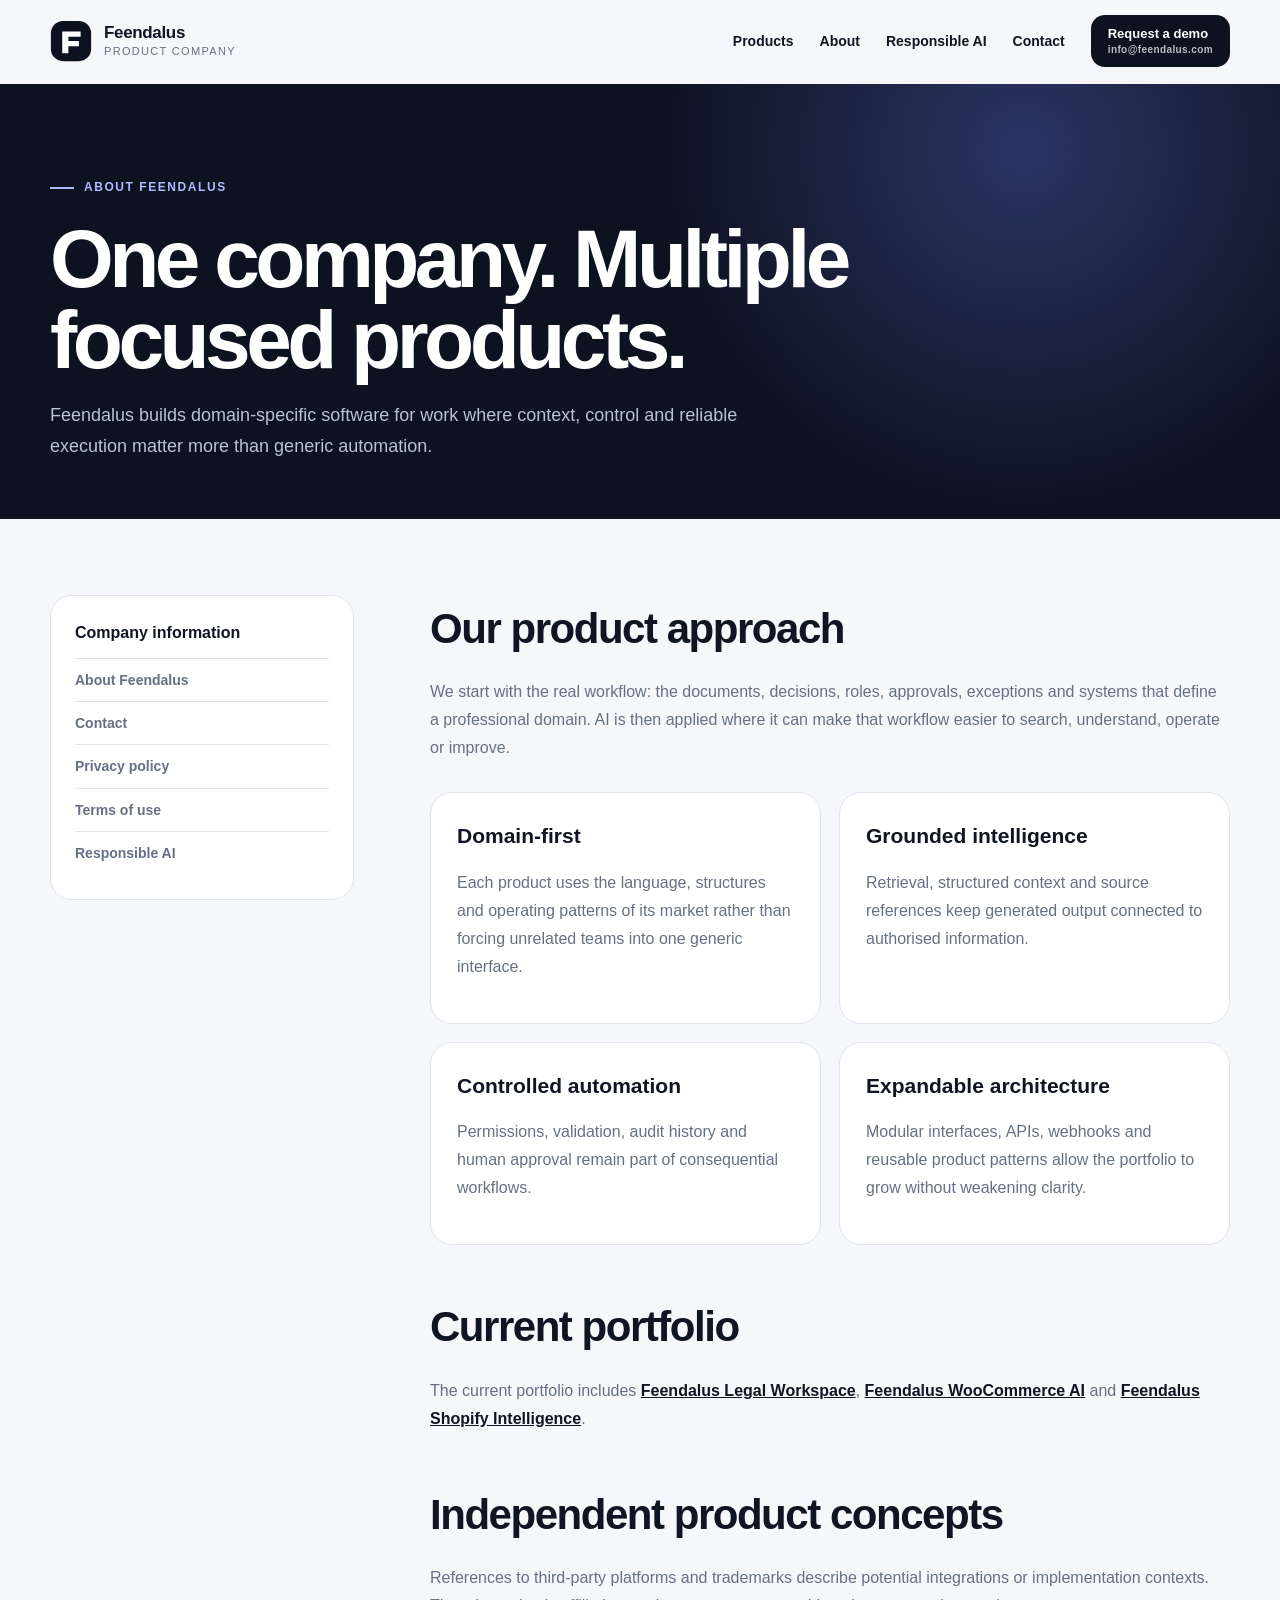
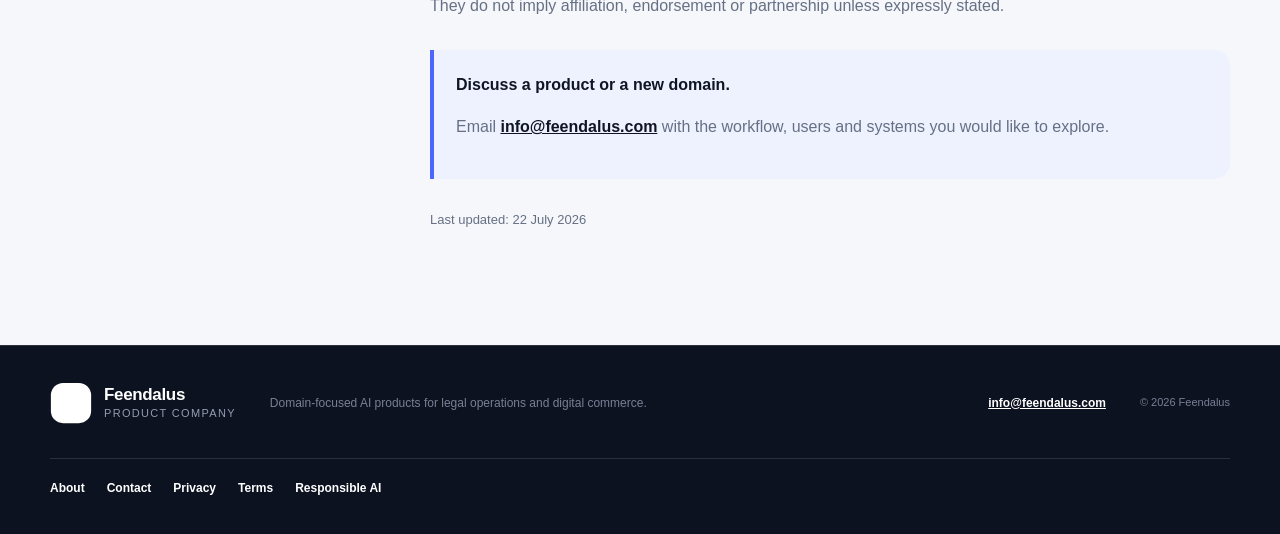
==== about/index.html @ 81f2ea29 "first" ====
<!doctype html>
<html lang="en">
<head>
  <meta charset="utf-8">
  <meta name="viewport" content="width=device-width, initial-scale=1">
  <title>About Feendalus | Multi-Product AI Software Company</title>
  <meta name="description" content="Learn how Feendalus builds focused AI products for legal operations and digital commerce with governed data and human-controlled automation.">
  <meta name="robots" content="index,follow,max-image-preview:large,max-snippet:-1">
  <meta name="theme-color" content="#0d1220">
  <meta name="author" content="Feendalus">
  <meta name="referrer" content="strict-origin-when-cross-origin">
  <link rel="canonical" href="https://www.feendalus.com/about/">
  <link rel="icon" href="/favicon.ico" sizes="any">
  <link rel="icon" href="/favicon.svg" type="image/svg+xml">
  <link rel="apple-touch-icon" href="/apple-touch-icon.png">
  <link rel="manifest" href="/site.webmanifest">
  <meta property="og:type" content="website">
  <meta property="og:site_name" content="Feendalus">
  <meta property="og:title" content="About Feendalus | Multi-Product AI Software Company">
  <meta property="og:description" content="Learn how Feendalus builds focused AI products for legal operations and digital commerce with governed data and human-controlled automation.">
  <meta property="og:url" content="https://www.feendalus.com/about/">
  <meta property="og:image" content="https://www.feendalus.com/og/feendalus-products.jpg">
  <meta property="og:image:secure_url" content="https://www.feendalus.com/og/feendalus-products.jpg">
  <meta property="og:image:type" content="image/jpeg">
  <meta property="og:image:width" content="1200">
  <meta property="og:image:height" content="630">
  <meta property="og:image:alt" content="Feendalus domain-focused AI product company">
  <meta name="twitter:card" content="summary_large_image">
  <meta name="twitter:title" content="About Feendalus | Multi-Product AI Software Company">
  <meta name="twitter:description" content="Learn how Feendalus builds focused AI products for legal operations and digital commerce with governed data and human-controlled automation.">
  <meta name="twitter:image" content="https://www.feendalus.com/og/feendalus-products.jpg">
  <meta name="twitter:image:alt" content="Feendalus domain-focused AI product company">
  <link rel="stylesheet" href="/styles.css">
  <script type="application/ld+json">{"@context": "https://schema.org", "@graph": [{"@type": "Organization", "@id": "https://www.feendalus.com/#organization", "name": "Feendalus", "url": "https://www.feendalus.com/", "email": "info@feendalus.com"}, {"@type": "WebPage", "@id": "https://www.feendalus.com/about/#webpage", "url": "https://www.feendalus.com/about/", "name": "About Feendalus | Multi-Product AI Software Company", "description": "Learn how Feendalus builds focused AI products for legal operations and digital commerce with governed data and human-controlled automation.", "isPartOf": {"@id": "https://www.feendalus.com/#website"}, "publisher": {"@id": "https://www.feendalus.com/#organization"}}]}</script>
</head>
<body>
  <a class="skip-link" href="#main">Skip to content</a>
  <header class="site-header" data-header>
    <div class="container header-inner">
      <a class="brand" href="/" aria-label="Feendalus home">
        <svg class="brand-mark" viewBox="0 0 48 48" aria-hidden="true"><rect x="1" y="1" width="46" height="46" rx="14" fill="currentColor"/><path d="M14 13h21v6H21v5h12v6H21v8h-7V13Z" fill="#fff"/></svg>
        <span><strong>Feendalus</strong><small>Product company</small></span>
      </a>
      <button class="nav-toggle" type="button" aria-expanded="false" aria-controls="primary-nav" data-nav-toggle><span class="sr-only">Toggle navigation</span><span></span><span></span></button>
<nav id="primary-nav" class="primary-nav" aria-label="Primary navigation" data-nav>
  <a href="/#products">Products</a>
  <a href="/about/">About</a>
  <a href="/responsible-ai/">Responsible AI</a>
  <a href="/contact/">Contact</a>
  <a class="button button-small button-dark" href="mailto:info@feendalus.com?subject=Feendalus%20Product%20Demo">
    <span>Request a demo</span>
    <small>info@feendalus.com</small>
  </a>
</nav>
    </div>
  </header>
  <main id="main" class="utility-main">
    <section class="utility-hero">
      <div class="container">
        <p class="eyebrow light"><span></span> About Feendalus</p>
        <h1>One company. Multiple focused products.</h1>
        <p>Feendalus builds domain-specific software for work where context, control and reliable execution matter more than generic automation.</p>
      </div>
    </section>
    <section class="utility-section">
      <div class="container utility-layout">
        <aside class="utility-aside">
          <strong>Company information</strong>
          <a href="/about/">About Feendalus</a>
          <a href="/contact/">Contact</a>
          <a href="/privacy/">Privacy policy</a>
          <a href="/terms/">Terms of use</a>
          <a href="/responsible-ai/">Responsible AI</a>
        </aside>
        <article class="utility-copy">
<h2>Our product approach</h2>
<p>We start with the real workflow: the documents, decisions, roles, approvals, exceptions and systems that define a professional domain. AI is then applied where it can make that workflow easier to search, understand, operate or improve.</p>
<div class="utility-cards">
  <section class="utility-card"><h3>Domain-first</h3><p>Each product uses the language, structures and operating patterns of its market rather than forcing unrelated teams into one generic interface.</p></section>
  <section class="utility-card"><h3>Grounded intelligence</h3><p>Retrieval, structured context and source references keep generated output connected to authorised information.</p></section>
  <section class="utility-card"><h3>Controlled automation</h3><p>Permissions, validation, audit history and human approval remain part of consequential workflows.</p></section>
  <section class="utility-card"><h3>Expandable architecture</h3><p>Modular interfaces, APIs, webhooks and reusable product patterns allow the portfolio to grow without weakening clarity.</p></section>
</div>
<h2>Current portfolio</h2>
<p>The current portfolio includes <a href="/legal-ai-document-management/">Feendalus Legal Workspace</a>, <a href="/woocommerce-ai-platform/">Feendalus WooCommerce AI</a> and <a href="/shopify-ai-platform/">Feendalus Shopify Intelligence</a>.</p>
<h2>Independent product concepts</h2>
<p>References to third-party platforms and trademarks describe potential integrations or implementation contexts. They do not imply affiliation, endorsement or partnership unless expressly stated.</p>
<div class="utility-note"><strong>Discuss a product or a new domain.</strong><p>Email <a href="mailto:info@feendalus.com?subject=Feendalus%20Product%20Discussion">info@feendalus.com</a> with the workflow, users and systems you would like to explore.</p></div>

          <p class="utility-meta">Last updated: 22 July 2026</p>
        </article>
      </div>
    </section>
  </main>
<footer class="site-footer">
  <div class="container footer-grid">
    <a class="brand footer-brand" href="/" aria-label="Feendalus home">
      <svg class="brand-mark" viewBox="0 0 48 48" aria-hidden="true"><rect x="1" y="1" width="46" height="46" rx="14" fill="currentColor"/><path d="M14 13h21v6H21v5h12v6H21v8h-7V13Z" fill="#fff"/></svg>
      <span><strong>Feendalus</strong><small>Product company</small></span>
    </a>
    <p>Domain-focused AI products for legal operations and digital commerce.</p>
    <a href="mailto:info@feendalus.com">info@feendalus.com</a>
    <small>© <span data-year></span> Feendalus</small>
    <nav class="footer-links" aria-label="Company information">
      <a href="/about/">About</a>
      <a href="/contact/">Contact</a>
      <a href="/privacy/">Privacy</a>
      <a href="/terms/">Terms</a>
      <a href="/responsible-ai/">Responsible AI</a>
    </nav>
  </div>
</footer>
  <script src="/script.js" defer></script>
</body>
</html>
---- styles.css ----
:root {
  --ink: #101524;
  --muted: #667085;
  --line: #dfe4ec;
  --surface: #f5f7fa;
  --paper: #ffffff;
  --navy: #0d1220;
  --navy-soft: #171e31;
  --blue: #4d65ff;
  --blue-soft: #edf0ff;
  --legal: #4169e1;
  --legal-soft: #eaf0ff;
  --woo: #7b45c7;
  --woo-soft: #f3eafe;
  --shopify: #11865a;
  --shopify-soft: #e4f6ee;
  --coral: #ef6d5b;
  --shadow: 0 22px 70px rgba(20, 29, 49, .10);
  --radius-lg: 30px;
  --radius-md: 20px;
  --container: min(1180px, calc(100% - 40px));
}

* { box-sizing: border-box; }
html { scroll-behavior: smooth; }
body {
  margin: 0;
  color: var(--ink);
  background: var(--paper);
  font-family: Inter, ui-sans-serif, -apple-system, BlinkMacSystemFont, "Segoe UI", sans-serif;
  line-height: 1.6;
  -webkit-font-smoothing: antialiased;
}
button, a { -webkit-tap-highlight-color: transparent; }
a { color: inherit; }
img, svg { display: block; max-width: 100%; }
button { font: inherit; }
.container { width: var(--container); margin-inline: auto; }
.section { padding: 112px 0; }
.sr-only { position: absolute; width: 1px; height: 1px; overflow: hidden; clip: rect(0,0,0,0); white-space: nowrap; }
.skip-link { position: fixed; left: 16px; top: -60px; z-index: 1000; padding: 10px 14px; color: #fff; background: var(--navy); border-radius: 10px; }
.skip-link:focus { top: 16px; }

.site-header {
  position: fixed;
  inset: 0 0 auto;
  z-index: 50;
  border-bottom: 1px solid transparent;
  transition: background .25s ease, border-color .25s ease, box-shadow .25s ease;
}
.site-header.scrolled { background: rgba(255,255,255,.92); border-color: var(--line); box-shadow: 0 10px 34px rgba(20,29,49,.06); backdrop-filter: blur(16px); }
.header-inner { min-height: 82px; display: flex; align-items: center; justify-content: space-between; gap: 28px; }
.brand { display: inline-flex; align-items: center; gap: 12px; text-decoration: none; }
.brand-mark { width: 42px; height: 42px; color: var(--navy); }
.brand span { display: grid; line-height: 1.08; }
.brand strong { font-size: 17px; letter-spacing: -.02em; }
.brand small { margin-top: 4px; color: var(--muted); font-size: 11px; text-transform: uppercase; letter-spacing: .12em; }
.primary-nav { display: flex; align-items: center; gap: 26px; }
.primary-nav > a:not(.button) { font-size: 14px; font-weight: 650; text-decoration: none; }
.primary-nav > a:not(.button):hover { color: var(--blue); }
.nav-toggle { display: none; width: 44px; height: 44px; border: 0; border-radius: 12px; background: var(--surface); }
.nav-toggle span:not(.sr-only) { display: block; width: 20px; height: 2px; margin: 5px auto; background: var(--ink); }

.button {
  min-height: 54px;
  display: inline-flex;
  flex-direction: column;
  justify-content: center;
  align-items: flex-start;
  gap: 2px;
  padding: 10px 18px;
  border: 1px solid transparent;
  border-radius: 14px;
  text-decoration: none;
  font-weight: 760;
  line-height: 1.18;
  transition: transform .2s ease, box-shadow .2s ease, background .2s ease;
}
.button:hover { transform: translateY(-2px); }
.button small { font-size: 10px; font-weight: 600; letter-spacing: .04em; opacity: .72; }
.button-small { min-height: 47px; padding-inline: 16px; font-size: 13px; }
.button-dark { color: #fff; background: var(--navy); }
.button-primary { color: #fff; background: var(--blue); box-shadow: 0 16px 32px rgba(77,101,255,.22); }
.button-quiet { color: var(--ink); background: #fff; border-color: var(--line); }
.button-light { color: var(--navy); background: #fff; box-shadow: 0 16px 34px rgba(0,0,0,.16); }

.hero { overflow: hidden; padding: 158px 0 0; background: radial-gradient(circle at 78% 18%, #eef0ff 0, rgba(238,240,255,0) 34%), linear-gradient(180deg,#fbfcff 0%,#fff 100%); }
.hero-grid { min-height: 660px; display: grid; grid-template-columns: .92fr 1.08fr; gap: 70px; align-items: center; }
.eyebrow { display: flex; align-items: center; gap: 10px; margin: 0 0 22px; color: var(--blue); font-size: 12px; font-weight: 800; letter-spacing: .13em; text-transform: uppercase; }
.eyebrow > span { width: 24px; height: 2px; background: currentColor; }
.eyebrow.light { color: #aebaff; }
.hero h1 { max-width: 760px; margin: 0; font-size: clamp(48px, 6vw, 78px); line-height: .98; letter-spacing: -.055em; }
.hero-lede { max-width: 680px; margin: 28px 0 0; color: #505a6e; font-size: 19px; }
.hero-actions { display: flex; flex-wrap: wrap; gap: 12px; margin-top: 34px; }
.hero-points { display: flex; flex-wrap: wrap; gap: 22px; padding: 0; margin: 30px 0 0; list-style: none; color: #5b6578; font-size: 13px; font-weight: 650; }
.hero-points li { display: flex; align-items: center; gap: 8px; }
.hero-points li::before { content: ""; width: 7px; height: 7px; border-radius: 50%; background: var(--blue); }

.portfolio-visual { position: relative; min-height: 540px; border: 1px solid #e5e8f1; border-radius: 36px; background: #f9faff; box-shadow: var(--shadow); overflow: hidden; }
.visual-grid { position: absolute; inset: 0; opacity: .55; background-image: linear-gradient(#e6e9f1 1px,transparent 1px), linear-gradient(90deg,#e6e9f1 1px,transparent 1px); background-size: 42px 42px; mask-image: radial-gradient(circle at center, #000 20%, transparent 76%); }
.visual-orbit { position: absolute; inset: 50% auto auto 50%; border: 1px dashed rgba(77,101,255,.24); border-radius: 50%; transform: translate(-50%,-50%); }
.orbit-one { width: 360px; height: 360px; }
.orbit-two { width: 510px; height: 510px; }
.visual-core { position: absolute; left: 50%; top: 50%; width: 176px; min-height: 176px; transform: translate(-50%,-50%); display: flex; flex-direction: column; align-items: center; justify-content: center; text-align: center; border: 1px solid #dfe4f4; border-radius: 32px; background: #fff; box-shadow: 0 18px 44px rgba(28,39,65,.13); }
.visual-core svg { width: 54px; color: var(--navy); margin-bottom: 14px; }
.visual-core strong { font-size: 18px; }
.visual-core span { max-width: 120px; margin-top: 5px; color: var(--muted); font-size: 11px; line-height: 1.35; }
.visual-node { position: absolute; min-width: 218px; display: flex; align-items: center; gap: 13px; padding: 16px; border: 1px solid #dfe4ef; border-radius: 18px; background: rgba(255,255,255,.94); box-shadow: 0 16px 34px rgba(33,45,70,.10); text-decoration: none; transition: transform .25s ease, box-shadow .25s ease; }
.visual-node:hover { transform: translateY(-4px); box-shadow: 0 20px 42px rgba(33,45,70,.16); }
.visual-node div { display: grid; line-height: 1.2; }
.visual-node strong { font-size: 13px; }
.visual-node small { margin-top: 5px; color: var(--muted); font-size: 10px; }
.node-icon { width: 40px; height: 40px; display: grid; place-items: center; flex: 0 0 auto; border-radius: 12px; font-weight: 850; }
.node-legal { left: 7%; top: 17%; }
.node-legal .node-icon { color: var(--legal); background: var(--legal-soft); }
.node-woo { right: 5%; top: 24%; }
.node-woo .node-icon { color: var(--woo); background: var(--woo-soft); }
.node-shopify { left: 19%; bottom: 10%; }
.node-shopify .node-icon { color: var(--shopify); background: var(--shopify-soft); }

.portfolio-strip { min-height: 86px; display: flex; align-items: center; justify-content: space-between; gap: 18px; margin-top: 54px; border-top: 1px solid var(--line); color: #596378; font-size: 12px; font-weight: 750; letter-spacing: .05em; text-transform: uppercase; }
.portfolio-strip i { width: 4px; height: 4px; border-radius: 50%; background: #aab2c1; }

.section-heading h2 { margin: 0; max-width: 770px; font-size: clamp(38px, 5vw, 58px); line-height: 1.04; letter-spacing: -.045em; }
.section-heading > p:last-child { max-width: 640px; color: var(--muted); font-size: 17px; }
.section-heading.split { display: grid; grid-template-columns: 1.15fr .85fr; gap: 70px; align-items: end; margin-bottom: 54px; }
.section-heading.split > p { margin: 0; }

.products-section { background: var(--surface); }
.product-toolbar { min-height: 62px; display: flex; align-items: center; justify-content: space-between; gap: 20px; margin-bottom: 24px; }
.filter-group { display: flex; flex-wrap: wrap; gap: 8px; }
.filter-button { padding: 9px 14px; border: 1px solid var(--line); border-radius: 999px; color: #5e687b; background: #fff; font-size: 12px; font-weight: 750; cursor: pointer; }
.filter-button.active, .filter-button:hover { color: #fff; border-color: var(--navy); background: var(--navy); }
.product-toolbar p { margin: 0; color: var(--muted); font-size: 12px; }
.product-toolbar strong { color: var(--ink); }
.product-grid { display: grid; grid-template-columns: repeat(3, minmax(0,1fr)); gap: 20px; }
.product-card { position: relative; min-height: 540px; display: flex; flex-direction: column; padding: 28px; border: 1px solid var(--line); border-radius: var(--radius-lg); background: #fff; box-shadow: 0 16px 42px rgba(20,29,49,.06); overflow: hidden; transition: transform .25s ease, box-shadow .25s ease, opacity .2s ease; }
.product-card::before { content: ""; position: absolute; inset: 0 0 auto; height: 6px; background: var(--card-accent); }
.product-card:hover { transform: translateY(-6px); box-shadow: 0 24px 56px rgba(20,29,49,.12); }
.product-card[hidden] { display: none; }
.product-legal { --card-accent: var(--legal); --card-soft: var(--legal-soft); }
.product-woo { --card-accent: var(--woo); --card-soft: var(--woo-soft); }
.product-shopify { --card-accent: var(--shopify); --card-soft: var(--shopify-soft); }
.product-card-top { display: flex; align-items: center; justify-content: space-between; gap: 15px; }
.product-number { color: #8a93a4; font-size: 11px; font-weight: 850; letter-spacing: .12em; }
.product-status { padding: 7px 10px; border-radius: 999px; color: var(--card-accent); background: var(--card-soft); font-size: 10px; font-weight: 800; letter-spacing: .05em; text-transform: uppercase; }
.product-symbol { width: 68px; height: 68px; display: grid; place-items: center; margin: 38px 0 30px; border-radius: 20px; color: var(--card-accent); background: var(--card-soft); font-size: 26px; font-weight: 900; }
.product-kicker { margin: 0 0 8px; color: var(--card-accent); font-size: 12px; font-weight: 800; }
.product-copy h3 { margin: 0; font-size: 27px; line-height: 1.08; letter-spacing: -.035em; }
.product-copy > p:last-child { margin: 17px 0 0; color: var(--muted); font-size: 14px; }
.product-tags { display: flex; flex-wrap: wrap; gap: 7px; padding: 0; margin: auto 0 28px; list-style: none; }
.product-tags li { padding: 6px 9px; border: 1px solid var(--line); border-radius: 999px; color: #657084; font-size: 10px; font-weight: 700; }
.product-action { display: flex; flex-direction: column; gap: 3px; padding-top: 20px; border-top: 1px solid var(--line); color: var(--ink); text-decoration: none; }
.product-action span { display: flex; justify-content: space-between; gap: 10px; font-weight: 800; }
.product-action b { color: var(--card-accent); }
.product-action small { color: var(--muted); font-size: 10px; letter-spacing: .04em; }

.approach-section { color: #fff; background: var(--navy); }
.approach-grid { display: grid; grid-template-columns: .8fr 1.2fr; gap: 90px; align-items: start; }
.approach-section .section-heading > p:last-child { color: #aab3c5; }
.approach-list { border-top: 1px solid rgba(255,255,255,.15); }
.approach-list article { display: grid; grid-template-columns: 54px 1fr; gap: 26px; padding: 27px 0; border-bottom: 1px solid rgba(255,255,255,.15); }
.approach-list article > span { color: #8695ff; font-size: 12px; font-weight: 850; }
.approach-list h3 { margin: 0 0 7px; font-size: 19px; }
.approach-list p { margin: 0; color: #aab3c5; font-size: 14px; }

.company-section { background: #fff; }
.company-grid { display: grid; grid-template-columns: .95fr 1.05fr; gap: 90px; align-items: center; }
.company-copy h2 { margin: 0; font-size: clamp(40px,5vw,60px); line-height: 1.02; letter-spacing: -.05em; }
.company-copy > p:not(.eyebrow) { max-width: 650px; margin: 24px 0 30px; color: var(--muted); font-size: 17px; }
.company-panel { padding: 18px 26px; border: 1px solid var(--line); border-radius: var(--radius-lg); background: var(--surface); box-shadow: var(--shadow); }
.panel-head { display: flex; justify-content: space-between; gap: 20px; padding: 10px 0 20px; color: #677184; font-size: 11px; font-weight: 800; text-transform: uppercase; letter-spacing: .08em; }
.framework-row { display: grid; grid-template-columns: 150px 1fr; gap: 28px; padding: 23px 0; border-top: 1px solid var(--line); }
.framework-row span { font-size: 13px; font-weight: 800; }
.framework-row p { margin: 0; color: var(--muted); font-size: 13px; }

.faq-section { background: var(--surface); }
.faq-grid { display: grid; grid-template-columns: .78fr 1.22fr; gap: 90px; align-items: start; }
.accordion { border-top: 1px solid var(--line); }
.faq-item { border-bottom: 1px solid var(--line); }
.faq-item button { width: 100%; min-height: 78px; display: flex; align-items: center; justify-content: space-between; gap: 24px; padding: 18px 0; border: 0; color: var(--ink); background: transparent; text-align: left; font-size: 16px; font-weight: 760; cursor: pointer; }
.faq-item button i { position: relative; width: 20px; height: 20px; flex: 0 0 auto; }
.faq-item button i::before, .faq-item button i::after { content: ""; position: absolute; left: 4px; top: 9px; width: 12px; height: 2px; background: var(--ink); transition: transform .2s ease; }
.faq-item button i::after { transform: rotate(90deg); }
.faq-item.open button i::after { transform: rotate(0); }
.faq-answer { max-height: 0; overflow: hidden; transition: max-height .3s ease; }
.faq-answer p { max-width: 720px; margin: 0; padding: 0 36px 24px 0; color: var(--muted); }
.faq-item.open .faq-answer { max-height: 220px; }

.cta-section { padding: 0 0 40px; background: var(--surface); }
.cta-card { min-height: 340px; display: flex; align-items: center; justify-content: space-between; gap: 50px; padding: 58px; border-radius: 36px; color: #fff; background: radial-gradient(circle at 90% 10%,rgba(113,133,255,.42),transparent 32%), var(--navy); overflow: hidden; }
.cta-card h2 { max-width: 770px; margin: 0; font-size: clamp(40px,5vw,64px); line-height: 1.01; letter-spacing: -.05em; }
.cta-card p:not(.eyebrow) { margin: 20px 0 0; color: #bac2d1; }
.cta-card p a { color: #fff; font-weight: 750; }
.cta-card .button { flex: 0 0 auto; }

.site-footer { padding: 36px 0; color: #778094; background: var(--navy); border-top: 1px solid rgba(255,255,255,.12); }
.footer-grid { display: grid; grid-template-columns: auto 1fr auto auto; gap: 34px; align-items: center; }
.footer-brand { color: #fff; }
.footer-brand .brand-mark { color: #fff; }
.footer-brand small { color: #929db1; }
.footer-grid p { margin: 0; font-size: 12px; }
.footer-grid > a:not(.brand) { color: #fff; font-size: 12px; font-weight: 700; }
.footer-grid > small { font-size: 11px; }

.reveal { opacity: 0; transform: translateY(22px); transition: opacity .7s ease, transform .7s ease; }
.reveal.visible { opacity: 1; transform: none; }

@media (max-width: 1040px) {
  .hero-grid, .company-grid, .approach-grid, .faq-grid { grid-template-columns: 1fr; }
  .hero-grid { padding-bottom: 50px; }
  .portfolio-visual { min-height: 520px; }
  .product-grid { grid-template-columns: repeat(2,minmax(0,1fr)); }
  .approach-grid, .company-grid, .faq-grid { gap: 54px; }
  .section-heading.split { grid-template-columns: 1fr; gap: 18px; }
  .footer-grid { grid-template-columns: 1fr 1fr; }
}

@media (max-width: 820px) {
  :root { --container: min(100% - 28px, 1180px); }
  .section { padding: 86px 0; }
  .nav-toggle { display: block; }
  .primary-nav { position: fixed; left: 14px; right: 14px; top: 74px; display: grid; gap: 0; padding: 16px; border: 1px solid var(--line); border-radius: 20px; background: #fff; box-shadow: var(--shadow); opacity: 0; pointer-events: none; transform: translateY(-10px); transition: .2s ease; }
  .primary-nav.open { opacity: 1; pointer-events: auto; transform: none; }
  .primary-nav > a:not(.button) { padding: 12px 6px; border-bottom: 1px solid var(--line); }
  .primary-nav .button { margin-top: 12px; }
  .hero { padding-top: 126px; }
  .hero-grid { min-height: auto; gap: 44px; }
  .hero h1 { font-size: clamp(46px,12vw,68px); }
  .portfolio-strip { flex-wrap: wrap; justify-content: flex-start; padding: 24px 0; }
  .product-grid { grid-template-columns: 1fr; }
  .product-card { min-height: 510px; }
  .product-toolbar { align-items: flex-start; flex-direction: column; }
  .cta-card { align-items: flex-start; flex-direction: column; padding: 42px 30px; }
}

@media (max-width: 620px) {
  .header-inner { min-height: 72px; }
  .hero-actions, .hero-actions .button { width: 100%; }
  .portfolio-visual { min-height: 570px; }
  .visual-core { width: 145px; min-height: 145px; }
  .orbit-one { width: 300px; height: 300px; }
  .orbit-two { width: 470px; height: 470px; }
  .visual-node { min-width: 190px; padding: 13px; }
  .node-legal { left: 5%; top: 10%; }
  .node-woo { right: 4%; top: auto; bottom: 9%; }
  .node-shopify { left: 4%; bottom: 29%; }
  .portfolio-strip i { display: none; }
  .section-heading h2, .company-copy h2, .cta-card h2 { font-size: 40px; }
  .framework-row { grid-template-columns: 1fr; gap: 7px; }
  .footer-grid { grid-template-columns: 1fr; }
}

@media (prefers-reduced-motion: reduce) {
  html { scroll-behavior: auto; }
  *, *::before, *::after { animation: none !important; transition: none !important; }
  .reveal { opacity: 1; transform: none; }
}


/* Launch trust pages, footer navigation and keyboard accessibility */
a:focus-visible,
button:focus-visible,
summary:focus-visible {
  outline: 3px solid currentColor;
  outline-offset: 4px;
}
.footer-links {
  grid-column: 1 / -1;
  display: flex;
  flex-wrap: wrap;
  gap: 10px 22px;
  padding-top: 20px;
  border-top: 1px solid rgba(255,255,255,.12);
}
.footer-links a {
  color: #fff;
  font-size: 12px;
  font-weight: 700;
  text-decoration: none;
}
.footer-links a:hover { text-decoration: underline; text-underline-offset: 4px; }
.utility-main { min-height: 70vh; padding-top: 84px; background: var(--surface); }
.utility-hero { padding: 94px 0 58px; color: #fff; background: radial-gradient(circle at 80% 15%,rgba(113,133,255,.3),transparent 34%), var(--navy); }
.utility-hero h1 { max-width: 900px; margin: 12px 0 20px; font-size: clamp(46px,7vw,82px); line-height: .98; letter-spacing: -.055em; }
.utility-hero p:not(.eyebrow) { max-width: 760px; margin: 0; color: #b9c2d4; font-size: 18px; line-height: 1.7; }
.utility-section { padding: 76px 0 100px; }
.utility-layout { display: grid; grid-template-columns: minmax(220px,.38fr) minmax(0,1fr); gap: 76px; align-items: start; }
.utility-aside { position: sticky; top: 112px; padding: 24px; border: 1px solid var(--line); border-radius: 22px; background: #fff; }
.utility-aside strong { display: block; margin-bottom: 12px; }
.utility-aside a { display: block; padding: 10px 0; color: var(--muted); font-size: 14px; font-weight: 700; text-decoration: none; border-top: 1px solid var(--line); }
.utility-aside a:hover { color: var(--ink); }
.utility-copy { max-width: 820px; }
.utility-copy h2 { margin: 48px 0 14px; font-size: clamp(28px,4vw,42px); letter-spacing: -.035em; }
.utility-copy h2:first-child { margin-top: 0; }
.utility-copy h3 { margin: 30px 0 10px; font-size: 21px; }
.utility-copy p, .utility-copy li { color: var(--muted); line-height: 1.75; }
.utility-copy ul { padding-left: 20px; }
.utility-copy a { color: var(--ink); font-weight: 750; }
.utility-note { margin: 30px 0; padding: 22px; border-left: 4px solid var(--blue); border-radius: 0 16px 16px 0; background: #eef2ff; }
.utility-cards { display: grid; grid-template-columns: repeat(2,minmax(0,1fr)); gap: 18px; margin: 30px 0; }
.utility-card { padding: 26px; border: 1px solid var(--line); border-radius: 22px; background: #fff; }
.utility-card h3 { margin-top: 0; }
.utility-meta { margin-top: 30px; color: #778094; font-size: 13px; }
@media (max-width: 820px) {
  .utility-layout { grid-template-columns: 1fr; gap: 34px; }
  .utility-aside { position: static; }
  .utility-cards { grid-template-columns: 1fr; }
}
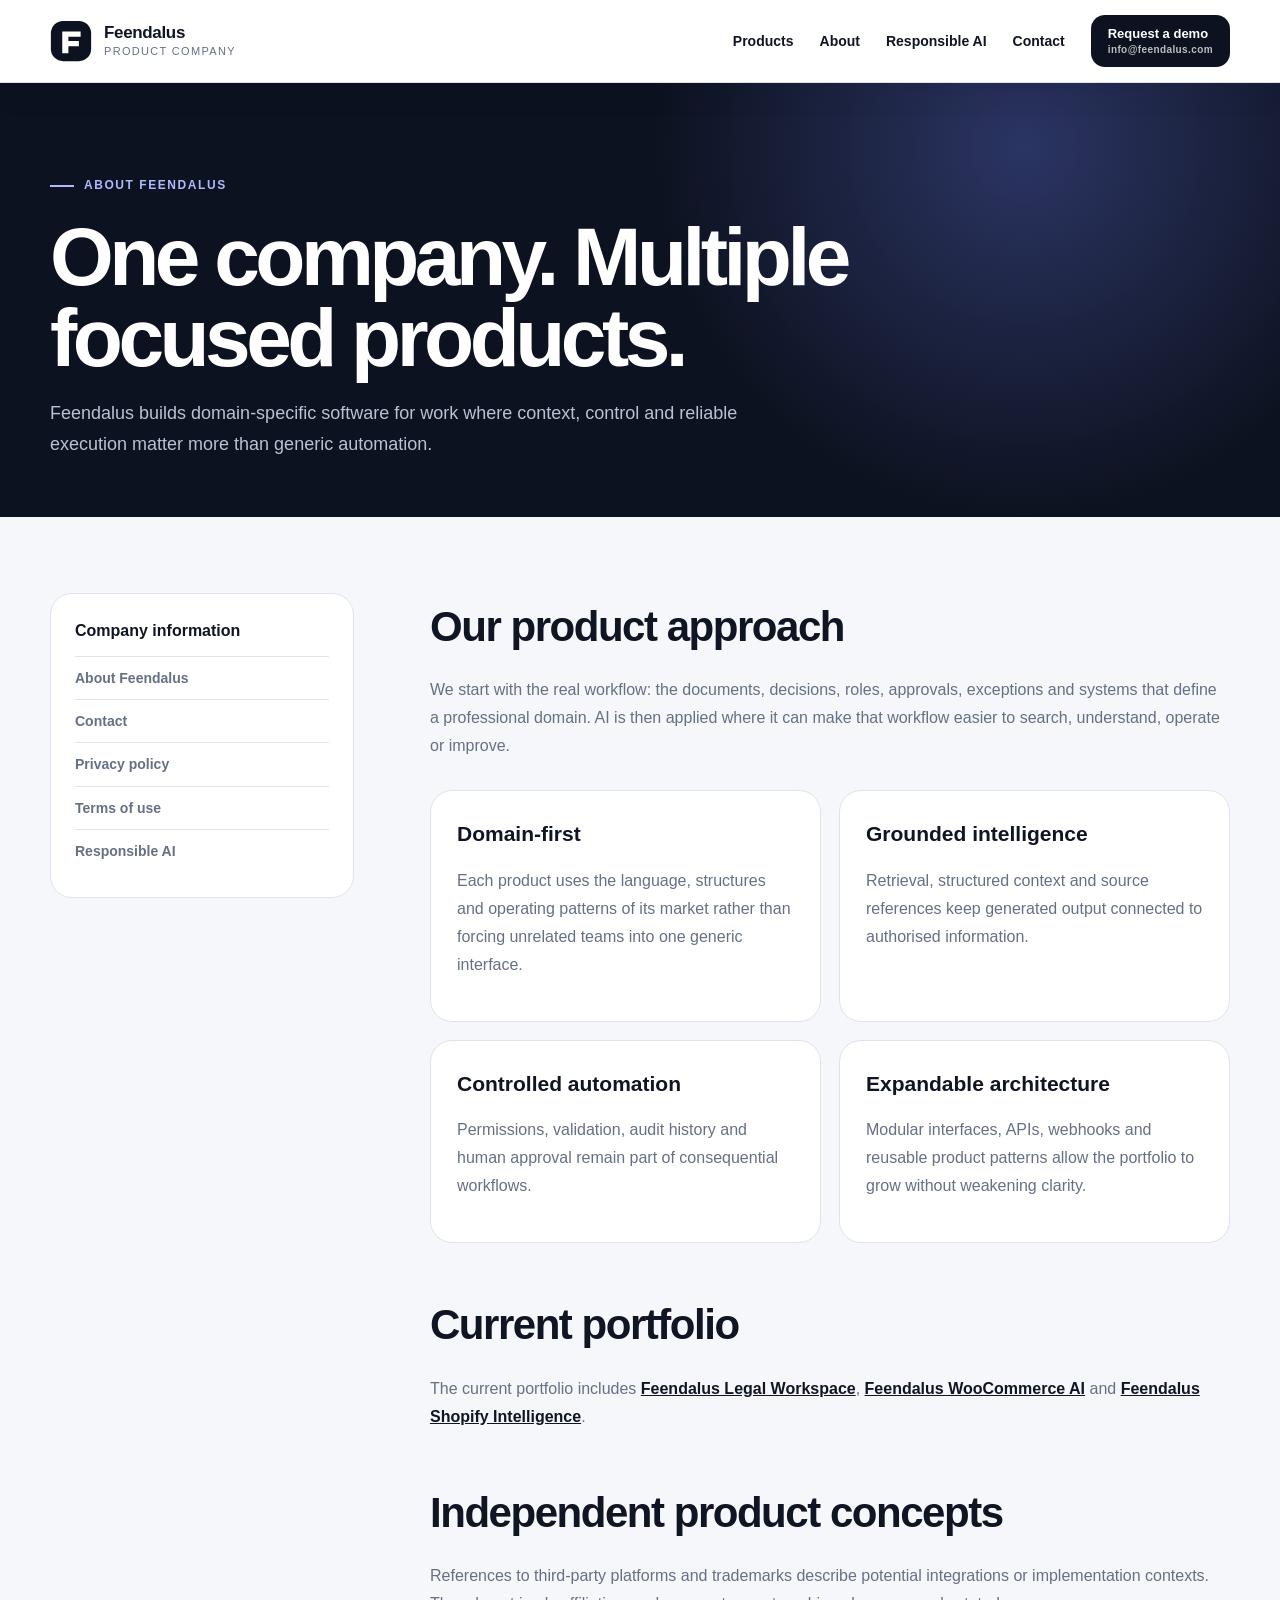
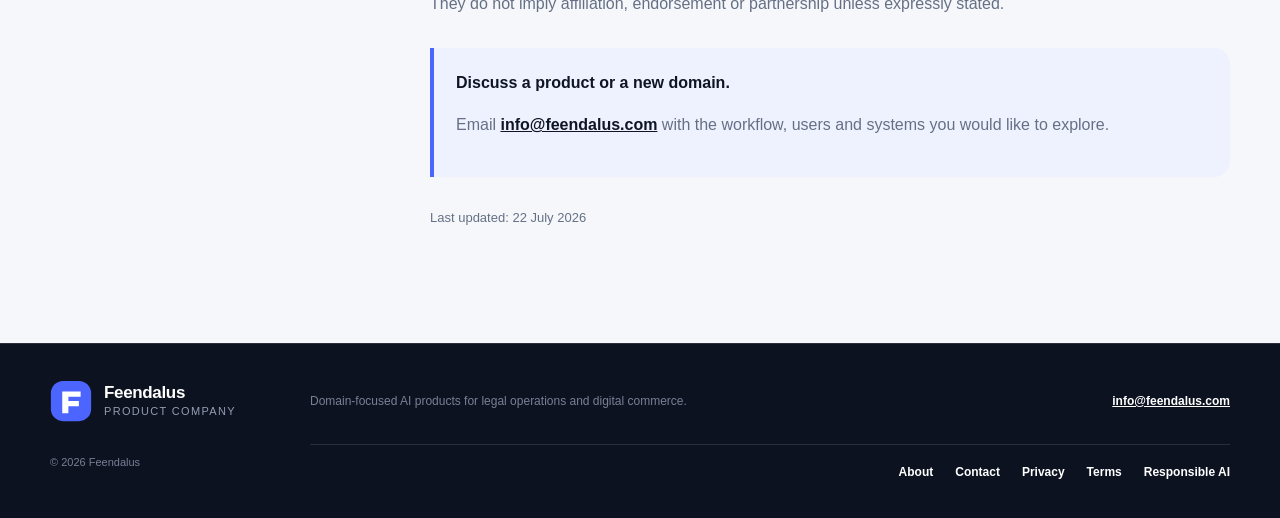
==== commit a1e6419f: "first" ====
--- a/about/index.html
+++ b/about/index.html
@@ -30,12 +30,12 @@
   <meta name="twitter:description" content="Learn how Feendalus builds focused AI products for legal operations and digital commerce with governed data and human-controlled automation.">
   <meta name="twitter:image" content="https://www.feendalus.com/og/feendalus-products.jpg">
   <meta name="twitter:image:alt" content="Feendalus domain-focused AI product company">
-  <link rel="stylesheet" href="/styles.css">
+  <link rel="stylesheet" href="/styles.css?v=20260722-2">
   <script type="application/ld+json">{"@context": "https://schema.org", "@graph": [{"@type": "Organization", "@id": "https://www.feendalus.com/#organization", "name": "Feendalus", "url": "https://www.feendalus.com/", "email": "info@feendalus.com"}, {"@type": "WebPage", "@id": "https://www.feendalus.com/about/#webpage", "url": "https://www.feendalus.com/about/", "name": "About Feendalus | Multi-Product AI Software Company", "description": "Learn how Feendalus builds focused AI products for legal operations and digital commerce with governed data and human-controlled automation.", "isPartOf": {"@id": "https://www.feendalus.com/#website"}, "publisher": {"@id": "https://www.feendalus.com/#organization"}}]}</script>
 </head>
 <body>
   <a class="skip-link" href="#main">Skip to content</a>
-  <header class="site-header" data-header>
+  <header class="site-header utility-header" data-header>
     <div class="container header-inner">
       <a class="brand" href="/" aria-label="Feendalus home">
         <svg class="brand-mark" viewBox="0 0 48 48" aria-hidden="true"><rect x="1" y="1" width="46" height="46" rx="14" fill="currentColor"/><path d="M14 13h21v6H21v5h12v6H21v8h-7V13Z" fill="#fff"/></svg>
@@ -110,6 +110,6 @@
     </nav>
   </div>
 </footer>
-  <script src="/script.js" defer></script>
+  <script src="/script.js?v=20260722-2" defer></script>
 </body>
 </html>
--- a/styles.css
+++ b/styles.css
@@ -195,13 +195,13 @@
 .cta-card .button { flex: 0 0 auto; }
 
 .site-footer { padding: 36px 0; color: #778094; background: var(--navy); border-top: 1px solid rgba(255,255,255,.12); }
-.footer-grid { display: grid; grid-template-columns: auto 1fr auto auto; gap: 34px; align-items: center; }
+.footer-grid { display: grid; grid-template-columns: minmax(220px,auto) minmax(240px,1fr) auto; gap: 22px 40px; align-items: center; }
 .footer-brand { color: #fff; }
-.footer-brand .brand-mark { color: #fff; }
+.footer-brand .brand-mark { color: var(--blue); }
 .footer-brand small { color: #929db1; }
 .footer-grid p { margin: 0; font-size: 12px; }
 .footer-grid > a:not(.brand) { color: #fff; font-size: 12px; font-weight: 700; }
-.footer-grid > small { font-size: 11px; }
+.footer-grid > small { grid-column: 1; grid-row: 2; font-size: 11px; }
 
 .reveal { opacity: 0; transform: translateY(22px); transition: opacity .7s ease, transform .7s ease; }
 .reveal.visible { opacity: 1; transform: none; }
@@ -213,7 +213,10 @@
   .product-grid { grid-template-columns: repeat(2,minmax(0,1fr)); }
   .approach-grid, .company-grid, .faq-grid { gap: 54px; }
   .section-heading.split { grid-template-columns: 1fr; gap: 18px; }
-  .footer-grid { grid-template-columns: 1fr 1fr; }
+  .footer-grid { grid-template-columns: 1fr auto; }
+  .footer-grid > p { grid-column: 1 / -1; }
+  .footer-grid > small { grid-column: 1; grid-row: auto; }
+  .footer-links { grid-column: 2; grid-row: auto; justify-content: flex-end; padding-top: 0; border-top: 0; }
 }
 
 @media (max-width: 820px) {
@@ -249,6 +252,8 @@
   .section-heading h2, .company-copy h2, .cta-card h2 { font-size: 40px; }
   .framework-row { grid-template-columns: 1fr; gap: 7px; }
   .footer-grid { grid-template-columns: 1fr; }
+  .footer-grid > p, .footer-grid > small, .footer-links { grid-column: 1; grid-row: auto; }
+  .footer-links { justify-content: flex-start; padding-top: 20px; border-top: 1px solid rgba(255,255,255,.12); }
 }
 
 @media (prefers-reduced-motion: reduce) {
@@ -266,7 +271,9 @@
   outline-offset: 4px;
 }
 .footer-links {
-  grid-column: 1 / -1;
+  grid-column: 2 / -1;
+  grid-row: 2;
+  justify-content: flex-end;
   display: flex;
   flex-wrap: wrap;
   gap: 10px 22px;
@@ -280,7 +287,8 @@
   text-decoration: none;
 }
 .footer-links a:hover { text-decoration: underline; text-underline-offset: 4px; }
-.utility-main { min-height: 70vh; padding-top: 84px; background: var(--surface); }
+.utility-header { background: rgba(255,255,255,.98); border-color: var(--line); box-shadow: 0 10px 34px rgba(20,29,49,.05); backdrop-filter: blur(16px); }
+.utility-main { min-height: 70vh; padding-top: 82px; background: var(--surface); }
 .utility-hero { padding: 94px 0 58px; color: #fff; background: radial-gradient(circle at 80% 15%,rgba(113,133,255,.3),transparent 34%), var(--navy); }
 .utility-hero h1 { max-width: 900px; margin: 12px 0 20px; font-size: clamp(46px,7vw,82px); line-height: .98; letter-spacing: -.055em; }
 .utility-hero p:not(.eyebrow) { max-width: 760px; margin: 0; color: #b9c2d4; font-size: 18px; line-height: 1.7; }
@@ -307,3 +315,51 @@
   .utility-aside { position: static; }
   .utility-cards { grid-template-columns: 1fr; }
 }
+
+/* Launch visual correction: stable trust-page header and structured footer */
+.site-header.utility-header {
+  background: rgba(255,255,255,.98);
+  border-color: var(--line);
+  box-shadow: 0 10px 34px rgba(20,29,49,.05);
+  backdrop-filter: blur(16px);
+}
+.site-footer .footer-grid {
+  grid-template-columns: minmax(220px,auto) minmax(260px,1fr) auto;
+  gap: 22px 40px;
+}
+.site-footer .footer-brand .brand-mark { color: var(--blue); }
+.site-footer .footer-grid > small {
+  grid-column: 1;
+  grid-row: 2;
+}
+.site-footer .footer-links {
+  grid-column: 2 / -1;
+  grid-row: 2;
+  justify-content: flex-end;
+  padding-top: 18px;
+}
+@media (max-width: 1040px) {
+  .site-footer .footer-grid { grid-template-columns: 1fr auto; }
+  .site-footer .footer-grid > p { grid-column: 1 / -1; }
+  .site-footer .footer-grid > small { grid-column: 1; grid-row: auto; }
+  .site-footer .footer-links {
+    grid-column: 2;
+    grid-row: auto;
+    padding-top: 0;
+    border-top: 0;
+  }
+}
+@media (max-width: 620px) {
+  .site-footer .footer-grid { grid-template-columns: 1fr; }
+  .site-footer .footer-grid > p,
+  .site-footer .footer-grid > small,
+  .site-footer .footer-links {
+    grid-column: 1;
+    grid-row: auto;
+  }
+  .site-footer .footer-links {
+    justify-content: flex-start;
+    padding-top: 18px;
+    border-top: 1px solid rgba(255,255,255,.12);
+  }
+}
